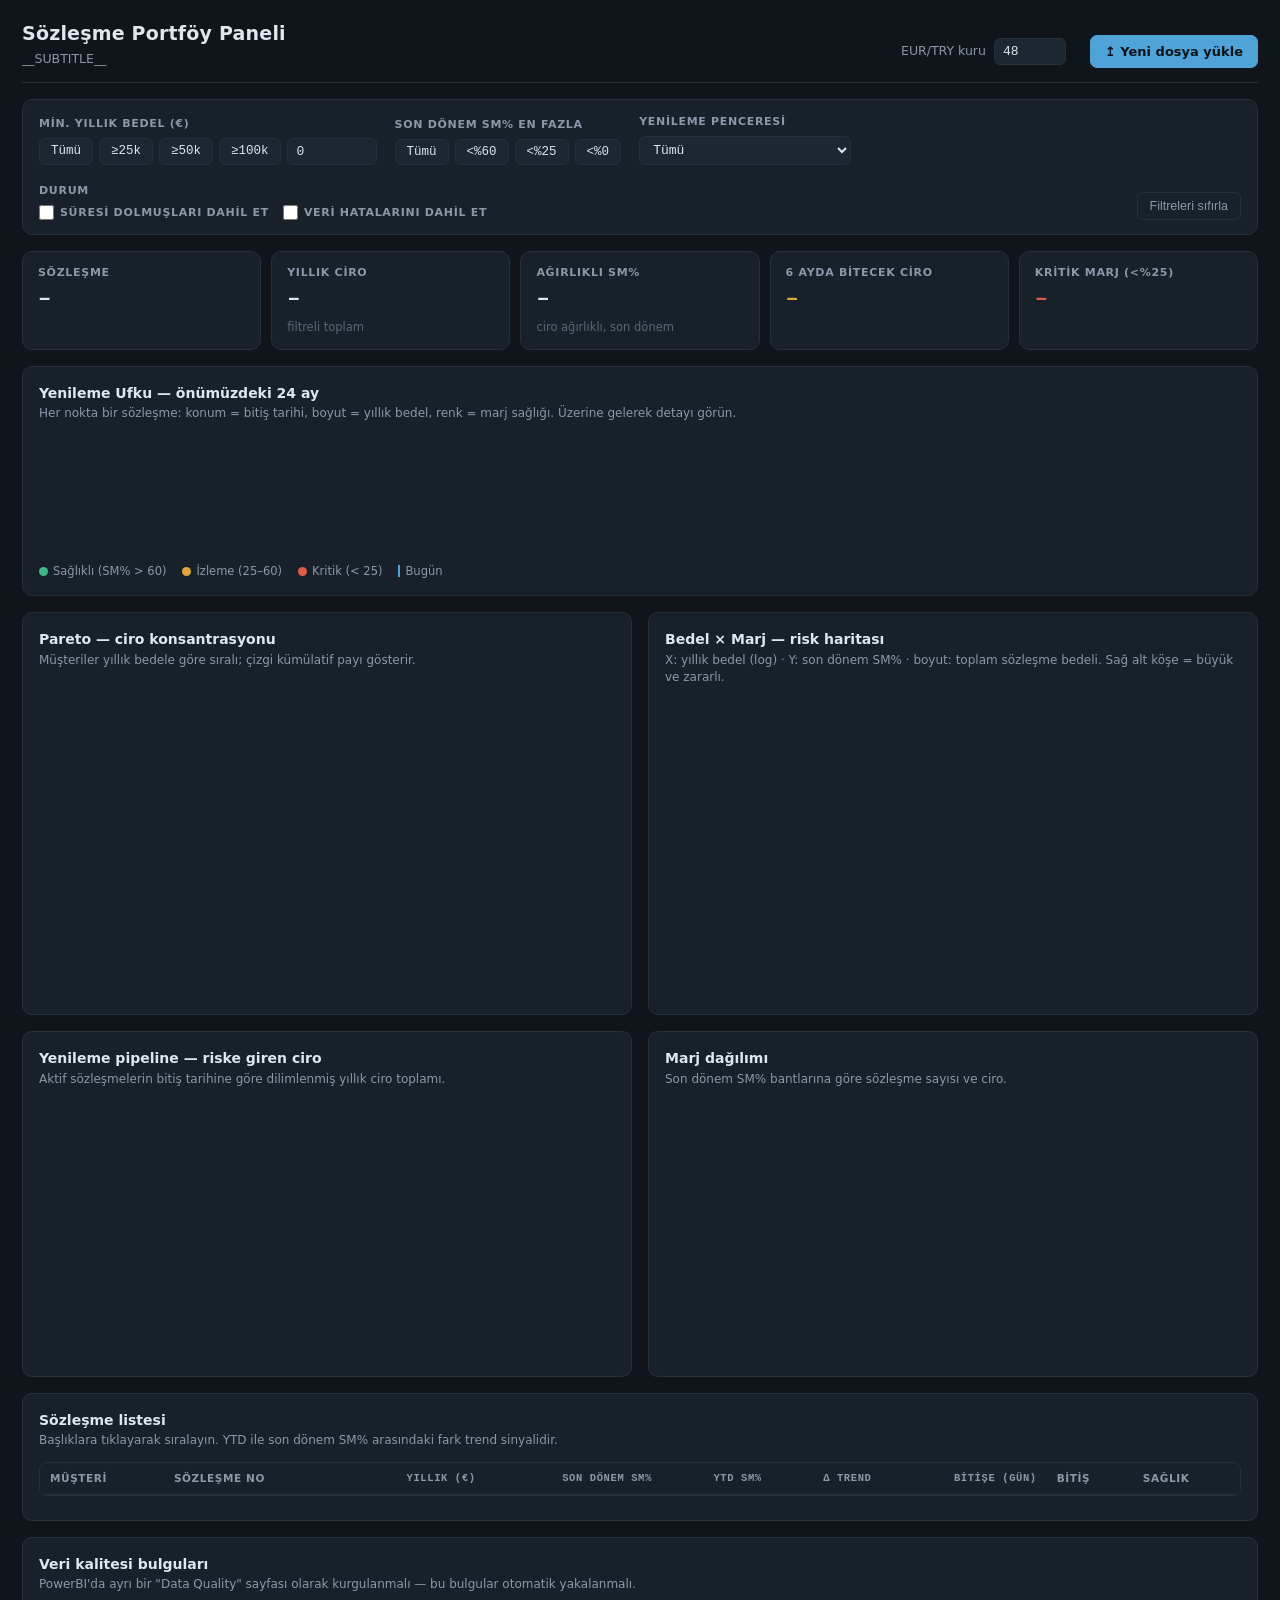
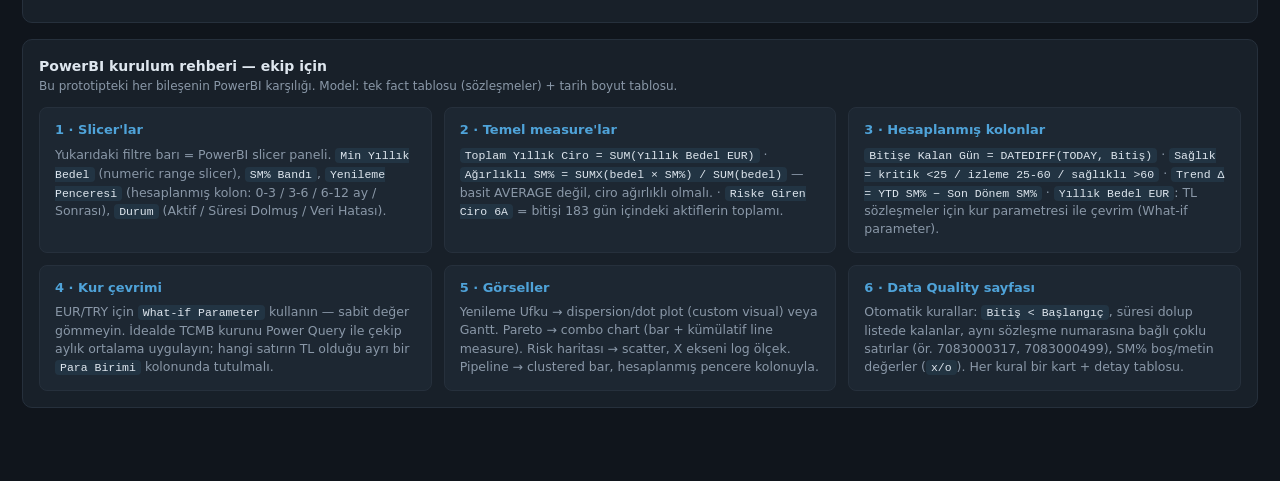
==== contract-portfolio-desktop/templates/dashboard_template.html @ 5c84e6d8 "Excel yükleyen masaüstü sözleşme portföy paneli eklendi Hazır dashboard'u (gömülü RAW veri) kullanıc" ====
<!DOCTYPE html>
<html lang="tr">
<head>
<meta charset="UTF-8">
<meta name="viewport" content="width=device-width, initial-scale=1.0">
<title>Sözleşme Portföy Paneli — PowerBI Prototip</title>
<link href="__FONTS_CSS__" rel="stylesheet">
<script src="__CHART_JS__"></script>
<style>
  :root{
    --bg:#10151C; --panel:#182029; --panel2:#1D2732; --line:#26303C;
    --txt:#DEE6EE; --muted:#8A98A8; --faint:#5A6876;
    --ok:#3FB68B; --warn:#E0A83C; --crit:#E05A47; --exp:#5A6876; --err:#B06AD4;
    --accent:#4FA3D9;
    --mono:'IBM Plex Mono',ui-monospace,monospace;
    --sans:'IBM Plex Sans',system-ui,-apple-system,'Segoe UI',sans-serif;
  }
  *{box-sizing:border-box;margin:0;padding:0}
  body{background:var(--bg);color:var(--txt);font-family:var(--sans);font-size:14px;line-height:1.45;padding:20px 22px 60px}
  h1{font-size:19px;font-weight:600;letter-spacing:.2px}
  .sub{color:var(--muted);font-size:12.5px;margin-top:2px}
  header{display:flex;justify-content:space-between;align-items:flex-end;flex-wrap:wrap;gap:14px;margin-bottom:16px;border-bottom:1px solid var(--line);padding-bottom:14px}
  .fx{display:flex;align-items:center;gap:8px;font-size:12.5px;color:var(--muted)}
  .fx input{width:72px;background:var(--panel2);border:1px solid var(--line);color:var(--txt);border-radius:6px;padding:5px 8px;font-family:var(--mono);font-size:13px}
  .fx input:focus{outline:2px solid var(--accent);outline-offset:1px}

  /* Filters */
  .filters{display:flex;flex-wrap:wrap;gap:18px;align-items:flex-end;background:var(--panel);border:1px solid var(--line);border-radius:10px;padding:14px 16px;margin-bottom:16px}
  .fgroup{display:flex;flex-direction:column;gap:6px}
  .fgroup label{font-size:11px;text-transform:uppercase;letter-spacing:.7px;color:var(--muted);font-weight:600}
  .chips{display:flex;gap:6px}
  .chip{background:var(--panel2);border:1px solid var(--line);color:var(--txt);border-radius:6px;padding:5px 11px;font-size:12.5px;cursor:pointer;font-family:var(--mono)}
  .chip:hover{border-color:var(--accent)}
  .chip.on{background:var(--accent);border-color:var(--accent);color:#0C1319;font-weight:600}
  .fgroup input[type=number], .fgroup select{background:var(--panel2);border:1px solid var(--line);color:var(--txt);border-radius:6px;padding:5px 9px;font-size:13px;font-family:var(--mono)}
  .fgroup input:focus,.fgroup select:focus{outline:2px solid var(--accent);outline-offset:1px}
  .toggle{display:flex;align-items:center;gap:6px;font-size:12.5px;color:var(--txt);cursor:pointer;user-select:none}
  .toggle input{accent-color:var(--accent);width:15px;height:15px}
  .reset{margin-left:auto;background:none;border:1px solid var(--line);color:var(--muted);border-radius:6px;padding:6px 12px;font-size:12.5px;cursor:pointer}
  .reset:hover{color:var(--txt);border-color:var(--muted)}
  .loadbtn{background:var(--accent);border:1px solid var(--accent);color:#0C1319;border-radius:7px;padding:8px 14px;font-size:13px;font-weight:600;cursor:pointer;white-space:nowrap;font-family:var(--sans)}
  .loadbtn:hover{filter:brightness(1.08)}
  .loadbtn:active{transform:translateY(1px)}

  /* KPI */
  .kpis{display:grid;grid-template-columns:repeat(auto-fit,minmax(160px,1fr));gap:10px;margin-bottom:16px}
  .kpi{background:var(--panel);border:1px solid var(--line);border-radius:10px;padding:13px 15px}
  .kpi .v{font-family:var(--mono);font-size:22px;font-weight:600;margin-top:3px}
  .kpi .l{font-size:11px;text-transform:uppercase;letter-spacing:.7px;color:var(--muted);font-weight:600}
  .kpi .h{font-size:11.5px;color:var(--faint);margin-top:3px}
  .kpi.crit .v{color:var(--crit)}
  .kpi.warn .v{color:var(--warn)}

  /* Panels */
  .panel{background:var(--panel);border:1px solid var(--line);border-radius:10px;padding:16px;margin-bottom:16px}
  .panel h2{font-size:14px;font-weight:600;margin-bottom:2px}
  .panel .desc{font-size:12px;color:var(--muted);margin-bottom:12px}
  .grid2{display:grid;grid-template-columns:1fr 1fr;gap:16px}
  @media(max-width:980px){.grid2{grid-template-columns:1fr}}
  .chartbox{position:relative;height:300px}

  /* Renewal horizon (signature) */
  .horizon{position:relative;height:118px;margin-top:8px}
  .h-axis{position:absolute;left:0;right:0;top:78px;border-top:1px solid var(--line)}
  .h-month{position:absolute;top:82px;font-size:10.5px;color:var(--faint);font-family:var(--mono);transform:translateX(-50%);white-space:nowrap}
  .h-tick{position:absolute;top:74px;height:8px;border-left:1px solid var(--line)}
  .h-dot{position:absolute;border-radius:50%;transform:translate(-50%,-50%);cursor:pointer;opacity:.92;border:1px solid rgba(255,255,255,.25)}
  .h-dot:hover{opacity:1;border-color:#fff;z-index:5}
  .h-now{position:absolute;top:0;bottom:26px;border-left:2px solid var(--accent)}
  .h-now span{position:absolute;top:-2px;left:6px;font-size:10.5px;color:var(--accent);font-family:var(--mono)}
  .tooltip{position:fixed;background:#0C1218;border:1px solid var(--line);border-radius:8px;padding:9px 12px;font-size:12px;pointer-events:none;z-index:50;display:none;max-width:260px;box-shadow:0 6px 24px rgba(0,0,0,.5)}
  .tooltip b{font-family:var(--mono)}

  /* Table */
  table{width:100%;border-collapse:collapse;font-size:12.5px}
  th{font-size:10.5px;text-transform:uppercase;letter-spacing:.6px;color:var(--muted);text-align:left;padding:8px 10px;border-bottom:1px solid var(--line);cursor:pointer;user-select:none;white-space:nowrap}
  th:hover{color:var(--txt)}
  th.num,td.num{text-align:right;font-family:var(--mono)}
  td{padding:7px 10px;border-bottom:1px solid rgba(38,48,60,.55)}
  tr:hover td{background:rgba(79,163,217,.06)}
  .badge{display:inline-block;padding:2px 9px;border-radius:20px;font-size:11px;font-weight:600}
  .b-ok{background:rgba(63,182,139,.16);color:var(--ok)}
  .b-warn{background:rgba(224,168,60,.16);color:var(--warn)}
  .b-crit{background:rgba(224,90,71,.18);color:var(--crit)}
  .b-exp{background:rgba(90,104,118,.22);color:#9AA7B4}
  .b-err{background:rgba(176,106,212,.16);color:var(--err)}
  .tl-tag{font-size:10px;color:var(--warn);font-family:var(--mono);margin-left:4px}
  .tscroll{max-height:440px;overflow:auto;border:1px solid var(--line);border-radius:8px}
  .tscroll th{position:sticky;top:0;background:var(--panel);z-index:2}
  .count-note{font-size:12px;color:var(--muted);margin-top:8px}

  /* PowerBI spec */
  .spec{display:grid;grid-template-columns:repeat(auto-fit,minmax(300px,1fr));gap:12px}
  .spec-card{background:var(--panel2);border:1px solid var(--line);border-radius:8px;padding:13px 15px}
  .spec-card h3{font-size:13px;font-weight:600;color:var(--accent);margin-bottom:6px}
  .spec-card p{font-size:12.5px;color:var(--muted)}
  .spec-card code{font-family:var(--mono);font-size:11.5px;color:var(--txt);background:rgba(79,163,217,.1);padding:1px 5px;border-radius:4px}
  .dq{display:flex;flex-direction:column;gap:8px}
  .dq-item{display:flex;gap:10px;align-items:baseline;font-size:12.5px}
  .dq-item .dot{width:8px;height:8px;border-radius:50%;flex-shrink:0;position:relative;top:0}
  .legend{display:flex;gap:16px;flex-wrap:wrap;font-size:11.5px;color:var(--muted);margin-top:10px}
  .legend span{display:flex;align-items:center;gap:5px}
  .legend i{width:9px;height:9px;border-radius:50%;display:inline-block}
</style>
</head>
<body>

<div id="parseDqBanner" style="display:none;background:rgba(224,168,60,.12);border:1px solid rgba(224,168,60,.4);border-radius:10px;padding:12px 14px;margin-bottom:16px;font-size:12.5px;color:#F0D399">
  <div style="display:flex;justify-content:space-between;align-items:flex-start;gap:12px">
    <div><b id="parseDqTitle"></b><ul id="parseDqList" style="margin:6px 0 0 18px;padding:0"></ul></div>
    <button onclick="document.getElementById('parseDqBanner').style.display='none'" style="background:none;border:1px solid rgba(224,168,60,.5);color:#F0D399;border-radius:6px;padding:3px 9px;cursor:pointer;font-size:12px;flex-shrink:0">Kapat</button>
  </div>
</div>

<header>
  <div>
    <h1>Sözleşme Portföy Paneli</h1>
    <div class="sub">__SUBTITLE__</div>
  </div>
  <div style="display:flex;align-items:center;gap:16px;flex-wrap:wrap">
    <div class="fx">
      <span>EUR/TRY kuru</span>
      <input type="number" id="fxRate" value="48" step="0.5" min="1">
      <span id="fxNote" style="font-size:11px"></span>
    </div>
    <button id="btnNewFile" class="loadbtn" title="Farklı bir Excel dosyası yükle">↥ Yeni dosya yükle</button>
  </div>
</header>

<div class="filters">
  <div class="fgroup">
    <label>Min. yıllık bedel (€)</label>
    <div class="chips">
      <button class="chip" data-min="0">Tümü</button>
      <button class="chip" data-min="25000">≥25k</button>
      <button class="chip" data-min="50000">≥50k</button>
      <button class="chip" data-min="100000">≥100k</button>
      <input type="number" id="minVal" value="0" step="5000" min="0" style="width:90px" title="Serbest değer">
    </div>
  </div>
  <div class="fgroup">
    <label>Son dönem SM% en fazla</label>
    <div class="chips">
      <button class="chip" data-sm="999">Tümü</button>
      <button class="chip" data-sm="60">&lt;%60</button>
      <button class="chip" data-sm="25">&lt;%25</button>
      <button class="chip" data-sm="0">&lt;%0</button>
    </div>
  </div>
  <div class="fgroup">
    <label>Yenileme penceresi</label>
    <select id="winSel">
      <option value="all">Tümü</option>
      <option value="3">0–3 ay içinde bitecek</option>
      <option value="6">0–6 ay içinde bitecek</option>
      <option value="12">0–12 ay içinde bitecek</option>
    </select>
  </div>
  <div class="fgroup">
    <label>Durum</label>
    <div style="display:flex;gap:14px">
      <label class="toggle"><input type="checkbox" id="cbExpired"> Süresi dolmuşları dahil et</label>
      <label class="toggle"><input type="checkbox" id="cbErr"> Veri hatalarını dahil et</label>
    </div>
  </div>
  <button class="reset" id="btnReset">Filtreleri sıfırla</button>
</div>

<div class="kpis">
  <div class="kpi"><div class="l">Sözleşme</div><div class="v" id="kCount">–</div><div class="h" id="kCountH"></div></div>
  <div class="kpi"><div class="l">Yıllık ciro</div><div class="v" id="kRev">–</div><div class="h">filtreli toplam</div></div>
  <div class="kpi"><div class="l">Ağırlıklı SM%</div><div class="v" id="kSM">–</div><div class="h">ciro ağırlıklı, son dönem</div></div>
  <div class="kpi warn"><div class="l">6 ayda bitecek ciro</div><div class="v" id="kExp6">–</div><div class="h" id="kExp6H"></div></div>
  <div class="kpi crit"><div class="l">Kritik marj (&lt;%25)</div><div class="v" id="kCrit">–</div><div class="h" id="kCritH"></div></div>
</div>

<div class="panel">
  <h2>Yenileme Ufku — önümüzdeki 24 ay</h2>
  <div class="desc">Her nokta bir sözleşme: konum = bitiş tarihi, boyut = yıllık bedel, renk = marj sağlığı. Üzerine gelerek detayı görün.</div>
  <div class="horizon" id="horizon"></div>
  <div class="legend">
    <span><i style="background:var(--ok)"></i> Sağlıklı (SM% &gt; 60)</span>
    <span><i style="background:var(--warn)"></i> İzleme (25–60)</span>
    <span><i style="background:var(--crit)"></i> Kritik (&lt; 25)</span>
    <span><i style="background:var(--accent);border-radius:0;width:2px;height:12px"></i> Bugün</span>
  </div>
</div>

<div class="grid2">
  <div class="panel">
    <h2>Pareto — ciro konsantrasyonu</h2>
    <div class="desc">Müşteriler yıllık bedele göre sıralı; çizgi kümülatif payı gösterir.</div>
    <div class="chartbox"><canvas id="chPareto"></canvas></div>
    <div class="count-note" id="paretoNote"></div>
  </div>
  <div class="panel">
    <h2>Bedel × Marj — risk haritası</h2>
    <div class="desc">X: yıllık bedel (log) · Y: son dönem SM% · boyut: toplam sözleşme bedeli. Sağ alt köşe = büyük ve zararlı.</div>
    <div class="chartbox"><canvas id="chScatter"></canvas></div>
  </div>
</div>

<div class="grid2">
  <div class="panel">
    <h2>Yenileme pipeline — riske giren ciro</h2>
    <div class="desc">Aktif sözleşmelerin bitiş tarihine göre dilimlenmiş yıllık ciro toplamı.</div>
    <div class="chartbox" style="height:260px"><canvas id="chPipe"></canvas></div>
  </div>
  <div class="panel">
    <h2>Marj dağılımı</h2>
    <div class="desc">Son dönem SM% bantlarına göre sözleşme sayısı ve ciro.</div>
    <div class="chartbox" style="height:260px"><canvas id="chDist"></canvas></div>
  </div>
</div>

<div class="panel">
  <h2>Sözleşme listesi</h2>
  <div class="desc">Başlıklara tıklayarak sıralayın. YTD ile son dönem SM% arasındaki fark trend sinyalidir.</div>
  <div class="tscroll">
  <table id="tbl">
    <thead><tr>
      <th data-k="musteri">Müşteri</th>
      <th data-k="contract">Sözleşme No</th>
      <th data-k="yillikEur" class="num">Yıllık (€)</th>
      <th data-k="son" class="num">Son Dönem SM%</th>
      <th data-k="ytd" class="num">YTD SM%</th>
      <th data-k="trend" class="num">Δ Trend</th>
      <th data-k="daysToEnd" class="num">Bitişe (gün)</th>
      <th data-k="end">Bitiş</th>
      <th data-k="health">Sağlık</th>
    </tr></thead>
    <tbody id="tbody"></tbody>
  </table>
  </div>
  <div class="count-note" id="tblNote"></div>
</div>

<div class="panel">
  <h2>Veri kalitesi bulguları</h2>
  <div class="desc">PowerBI'da ayrı bir "Data Quality" sayfası olarak kurgulanmalı — bu bulgular otomatik yakalanmalı.</div>
  <div class="dq" id="dqList"></div>
</div>

<div class="panel">
  <h2>PowerBI kurulum rehberi — ekip için</h2>
  <div class="desc">Bu prototipteki her bileşenin PowerBI karşılığı. Model: tek fact tablosu (sözleşmeler) + tarih boyut tablosu.</div>
  <div class="spec">
    <div class="spec-card"><h3>1 · Slicer'lar</h3><p>Yukarıdaki filtre barı = PowerBI slicer paneli. <code>Min Yıllık Bedel</code> (numeric range slicer), <code>SM% Bandı</code>, <code>Yenileme Penceresi</code> (hesaplanmış kolon: 0-3 / 3-6 / 6-12 ay / Sonrası), <code>Durum</code> (Aktif / Süresi Dolmuş / Veri Hatası).</p></div>
    <div class="spec-card"><h3>2 · Temel measure'lar</h3><p><code>Toplam Yıllık Ciro = SUM(Yıllık Bedel EUR)</code> · <code>Ağırlıklı SM% = SUMX(bedel × SM%) / SUM(bedel)</code> — basit AVERAGE değil, ciro ağırlıklı olmalı. · <code>Riske Giren Ciro 6A</code> = bitişi 183 gün içindeki aktiflerin toplamı.</p></div>
    <div class="spec-card"><h3>3 · Hesaplanmış kolonlar</h3><p><code>Bitişe Kalan Gün = DATEDIFF(TODAY, Bitiş)</code> · <code>Sağlık = kritik &lt;25 / izleme 25-60 / sağlıklı &gt;60</code> · <code>Trend Δ = YTD SM% − Son Dönem SM%</code> · <code>Yıllık Bedel EUR</code>: TL sözleşmeler için kur parametresi ile çevrim (What-if parameter).</p></div>
    <div class="spec-card"><h3>4 · Kur çevrimi</h3><p>EUR/TRY için <code>What-if Parameter</code> kullanın — sabit değer gömmeyin. İdealde TCMB kurunu Power Query ile çekip aylık ortalama uygulayın; hangi satırın TL olduğu ayrı bir <code>Para Birimi</code> kolonunda tutulmalı.</p></div>
    <div class="spec-card"><h3>5 · Görseller</h3><p>Yenileme Ufku → dispersion/dot plot (custom visual) veya Gantt. Pareto → combo chart (bar + kümülatif line measure). Risk haritası → scatter, X ekseni log ölçek. Pipeline → clustered bar, hesaplanmış pencere kolonuyla.</p></div>
    <div class="spec-card"><h3>6 · Data Quality sayfası</h3><p>Otomatik kurallar: <code>Bitiş &lt; Başlangıç</code>, süresi dolup listede kalanlar, aynı sözleşme numarasına bağlı çoklu satırlar (ör. 7083000317, 7083000499), SM% boş/metin değerler (<code>x/o</code>). Her kural bir kart + detay tablosu.</p></div>
  </div>
</div>

<div class="tooltip" id="tip"></div>

<script>
const RAW = __RAW_DATA__;
const TODAY = new Date(__TODAY_ARGS__);

// ---------- state ----------
const state = { min: 0, smMax: 999, win: 'all', expired: false, err: false };

// ---------- helpers ----------
const fmtEur = v => '€ ' + Math.round(v).toLocaleString('tr-TR');
const fmtEurK = v => v >= 1e6 ? '€ ' + (v/1e6).toFixed(2) + 'M' : '€ ' + Math.round(v/1000) + 'k';
const fmtDate = iso => { if(!iso) return '–'; const [y,m,d] = iso.split('-'); return `${d}.${m}.${y}`; };
const css = n => getComputedStyle(document.documentElement).getPropertyValue(n).trim();

function fxRate(){ return parseFloat(document.getElementById('fxRate').value) || 48; }

function enrich(){
  const fx = fxRate();
  return RAW.map(r => {
    const yillikEur = r.tl ? r.yillik / fx : r.yillik;
    const toplamEur = r.tl ? r.toplam / fx : r.toplam;
    let health, hcolor;
    if (r.dataError) { health = 'Veri hatası'; hcolor = css('--err'); }
    else if (r.expired) { health = 'Süresi dolmuş'; hcolor = css('--exp'); }
    else if (r.son === null) { health = 'Veri yok'; hcolor = css('--exp'); }
    else if (r.son < 25) { health = 'Kritik'; hcolor = css('--crit'); }
    else if (r.son < 60) { health = 'İzleme'; hcolor = css('--warn'); }
    else { health = 'Sağlıklı'; hcolor = css('--ok'); }
    const trend = (r.ytd !== null && r.son !== null) ? r.ytd - r.son : null;
    return {...r, yillikEur, toplamEur, health, hcolor, trend};
  });
}

function filtered(){
  return enrich().filter(r => {
    if (r.yillikEur < state.min) return false;
    if (state.smMax !== 999 && !(r.son !== null && r.son < state.smMax)) return false;
    if (!state.expired && r.expired) return false;
    if (!state.err && r.dataError) return false;
    if (state.win !== 'all') {
      const lim = {'3':92,'6':183,'12':365}[state.win];
      if (r.dataError || r.daysToEnd === null || r.daysToEnd < 0 || r.daysToEnd > lim) return false;
    }
    return true;
  });
}

// ---------- KPIs ----------
function renderKPIs(rows){
  const all = enrich();
  document.getElementById('kCount').textContent = rows.length;
  document.getElementById('kCountH').textContent = `toplam ${all.length} kayıttan`;
  const rev = rows.reduce((s,r)=>s+r.yillikEur,0);
  document.getElementById('kRev').textContent = fmtEurK(rev);
  const wRows = rows.filter(r=>r.son!==null);
  const wSum = wRows.reduce((s,r)=>s+r.yillikEur,0);
  const wSM = wSum ? wRows.reduce((s,r)=>s+r.yillikEur*r.son,0)/wSum : 0;
  document.getElementById('kSM').textContent = '%' + wSM.toFixed(1);
  const exp6 = rows.filter(r=>!r.expired && !r.dataError && r.daysToEnd!==null && r.daysToEnd>=0 && r.daysToEnd<=183);
  document.getElementById('kExp6').textContent = fmtEurK(exp6.reduce((s,r)=>s+r.yillikEur,0));
  document.getElementById('kExp6H').textContent = exp6.length + ' sözleşme';
  const crit = rows.filter(r=>!r.expired && !r.dataError && r.son!==null && r.son<25);
  document.getElementById('kCrit').textContent = crit.length;
  document.getElementById('kCritH').textContent = fmtEurK(crit.reduce((s,r)=>s+r.yillikEur,0)) + ' ciro';
}

// ---------- Renewal horizon ----------
const tip = document.getElementById('tip');
function showTip(e, html){ tip.innerHTML = html; tip.style.display='block'; moveTip(e); }
function moveTip(e){ tip.style.left = Math.min(e.clientX+14, window.innerWidth-280)+'px'; tip.style.top = (e.clientY+14)+'px'; }
function hideTip(){ tip.style.display='none'; }

function renderHorizon(rows){
  const box = document.getElementById('horizon');
  box.innerHTML = '';
  const W = box.clientWidth;
  const start = new Date(2026, 7, 1); // Ağu 2026
  const months = 24;
  const msSpan = new Date(2028, 7, 1) - start;
  const x = d => ((d - start) / msSpan) * W;
  // axis
  const ax = document.createElement('div'); ax.className='h-axis'; box.appendChild(ax);
  const mNames = ['Oca','Şub','Mar','Nis','May','Haz','Tem','Ağu','Eyl','Eki','Kas','Ara'];
  for(let i=0;i<=months;i+=2){
    const d = new Date(2026, 7+i, 1);
    const px = x(d); if (px<0||px>W) continue;
    const t = document.createElement('div'); t.className='h-tick'; t.style.left=px+'px'; box.appendChild(t);
    const lbl = document.createElement('div'); lbl.className='h-month'; lbl.style.left=px+'px';
    lbl.textContent = mNames[d.getMonth()] + ' ' + String(d.getFullYear()).slice(2); box.appendChild(lbl);
  }
  // now line
  const now = document.createElement('div'); now.className='h-now'; now.style.left=x(TODAY)+'px';
  now.innerHTML='<span>bugün</span>'; box.appendChild(now);
  // dots — active contracts ending within window; jitter rows vertically to reduce overlap
  const active = rows.filter(r=>!r.expired && !r.dataError && r.end);
  const maxV = Math.max(...active.map(r=>r.yillikEur), 1);
  active.forEach((r,i) => {
    const d = new Date(r.end);
    const px = x(d); if (px < -10 || px > W+10) return;
    const size = 8 + 26 * Math.sqrt(r.yillikEur/maxV);
    const dot = document.createElement('div'); dot.className='h-dot';
    dot.style.left=px+'px';
    dot.style.top=(14 + (i % 5) * 13)+'px';
    dot.style.width=size+'px'; dot.style.height=size+'px';
    dot.style.background=r.hcolor;
    dot.addEventListener('mousemove', e=>{ moveTip(e); });
    dot.addEventListener('mouseenter', e=>showTip(e,
      `<b>${r.musteri}</b> · ${r.contract}${r.tl?' <span style="color:var(--warn)">TL→EUR</span>':''}<br>
       Yıllık: <b>${fmtEur(r.yillikEur)}</b><br>
       Son dönem SM%: <b>${r.son===null?'–':'%'+r.son.toFixed(1)}</b><br>
       Bitiş: ${fmtDate(r.end)} (${r.daysToEnd} gün)`));
    dot.addEventListener('mouseleave', hideTip);
    box.appendChild(dot);
  });
}

// ---------- Charts ----------
let chPareto, chScatter, chPipe, chDist;
Chart.defaults.color = css('--muted');
Chart.defaults.borderColor = css('--line');
Chart.defaults.font.family = css('--sans') || 'IBM Plex Sans';

function renderPareto(rows){
  const sorted = [...rows].sort((a,b)=>b.yillikEur-a.yillikEur);
  const top = sorted.slice(0,25);
  const total = sorted.reduce((s,r)=>s+r.yillikEur,0);
  let cum = 0;
  const cumPct = top.map(r=>{ cum += r.yillikEur; return +(cum/total*100).toFixed(1); });
  // note: pareto share of top 20%
  const n20 = Math.max(1, Math.ceil(sorted.length*0.2));
  const share20 = total ? sorted.slice(0,n20).reduce((s,r)=>s+r.yillikEur,0)/total*100 : 0;
  document.getElementById('paretoNote').textContent =
    `Filtreli sette müşterilerin %20'si (${n20} sözleşme) cironun %${share20.toFixed(0)}'ini taşıyor. İlk 25 gösteriliyor.`;
  const cfg = {
    data:{ labels: top.map(r=>r.musteri),
      datasets:[
        {type:'bar', label:'Yıllık bedel', data: top.map(r=>Math.round(r.yillikEur)), backgroundColor: top.map(r=>r.hcolor), yAxisID:'y', borderRadius:3},
        {type:'line', label:'Kümülatif %', data: cumPct, yAxisID:'y2', borderColor: css('--accent'), pointRadius:2, tension:.3}
      ]},
    options:{ maintainAspectRatio:false,
      scales:{ y:{ticks:{callback:v=>fmtEurK(v)}}, y2:{position:'right', min:0, max:100, grid:{display:false}, ticks:{callback:v=>v+'%'}}, x:{ticks:{font:{size:10}}} },
      plugins:{ legend:{display:false}, tooltip:{callbacks:{label:c=> c.dataset.type==='bar' ? fmtEur(c.raw) : 'Kümülatif %'+c.raw }} } }
  };
  if (chPareto) { chPareto.data = cfg.data; chPareto.options = cfg.options; chPareto.update(); }
  else chPareto = new Chart(document.getElementById('chPareto'), cfg);
}

function renderScatter(rows){
  const pts = rows.filter(r=>r.son!==null);
  const maxT = Math.max(...pts.map(r=>r.toplamEur||r.yillikEur), 1);
  const cfg = {
    type:'bubble',
    data:{ datasets:[{ data: pts.map(r=>({x:r.yillikEur, y:r.son, r: 4+14*Math.sqrt((r.toplamEur||r.yillikEur)/maxT), _r:r})),
      backgroundColor: pts.map(r=>r.hcolor+'CC'), borderColor: pts.map(r=>r.hcolor) }]},
    options:{ maintainAspectRatio:false,
      scales:{ x:{type:'logarithmic', title:{display:true,text:'Yıllık bedel (€, log)'}, ticks:{callback:v=>[5000,10000,25000,50000,100000,250000,600000].includes(v)?fmtEurK(v):null}},
               y:{title:{display:true,text:'Son dönem SM%'}, ticks:{callback:v=>'%'+v}} },
      plugins:{ legend:{display:false}, tooltip:{callbacks:{label:c=>{const r=c.raw._r; return `${r.musteri}: ${fmtEur(r.yillikEur)} · SM %${r.son.toFixed(1)}`;}}} } }
  };
  if (chScatter){ chScatter.data=cfg.data; chScatter.options=cfg.options; chScatter.update(); }
  else chScatter = new Chart(document.getElementById('chScatter'), cfg);
}

function renderPipe(rows){
  const act = rows.filter(r=>!r.expired && !r.dataError && r.daysToEnd!==null && r.daysToEnd>=0);
  const b = {'0–3 ay':[0,92],'3–6 ay':[93,183],'6–12 ay':[184,365],'12+ ay':[366,1e9]};
  const labels = Object.keys(b);
  const vals = labels.map(k=>act.filter(r=>r.daysToEnd>=b[k][0]&&r.daysToEnd<=b[k][1]).reduce((s,r)=>s+r.yillikEur,0));
  const cnts = labels.map(k=>act.filter(r=>r.daysToEnd>=b[k][0]&&r.daysToEnd<=b[k][1]).length);
  const cols = [css('--crit'), css('--warn'), css('--accent'), css('--ok')];
  const cfg = { type:'bar',
    data:{ labels, datasets:[{data:vals.map(Math.round), backgroundColor:cols, borderRadius:4}]},
    options:{ maintainAspectRatio:false, plugins:{legend:{display:false},
      tooltip:{callbacks:{label:c=>`${fmtEur(c.raw)} · ${cnts[c.dataIndex]} sözleşme`}}},
      scales:{y:{ticks:{callback:v=>fmtEurK(v)}}} } };
  if (chPipe){ chPipe.data=cfg.data; chPipe.update(); }
  else chPipe = new Chart(document.getElementById('chPipe'), cfg);
}

function renderDist(rows){
  const bands = [['< %0',-1e9,0],['%0–25',0,25],['%25–60',25,60],['%60–85',60,85],['> %85',85,1e9]];
  const withSM = rows.filter(r=>r.son!==null);
  const cnt = bands.map(b=>withSM.filter(r=>r.son>=b[1]&&r.son<b[2]).length);
  const rev = bands.map(b=>withSM.filter(r=>r.son>=b[1]&&r.son<b[2]).reduce((s,r)=>s+r.yillikEur,0));
  const cols = [css('--crit'), css('--crit')+'99', css('--warn'), css('--ok')+'99', css('--ok')];
  const cfg = { data:{ labels: bands.map(b=>b[0]), datasets:[
      {type:'bar', label:'Sözleşme sayısı', data:cnt, backgroundColor:cols, yAxisID:'y', borderRadius:4},
      {type:'line', label:'Ciro', data:rev.map(Math.round), yAxisID:'y2', borderColor:css('--accent'), pointRadius:3, tension:.3} ]},
    options:{ maintainAspectRatio:false,
      scales:{ y:{title:{display:true,text:'adet'}}, y2:{position:'right', grid:{display:false}, ticks:{callback:v=>fmtEurK(v)}} },
      plugins:{ legend:{display:false}, tooltip:{callbacks:{label:c=>c.dataset.type==='bar'?c.raw+' sözleşme':fmtEur(c.raw)+' ciro'}} } } };
  if (chDist){ chDist.data=cfg.data; chDist.update(); }
  else chDist = new Chart(document.getElementById('chDist'), cfg);
}

// ---------- Table ----------
let sortKey = 'yillikEur', sortDir = -1;
function badge(r){
  const map = {'Sağlıklı':'b-ok','İzleme':'b-warn','Kritik':'b-crit','Süresi dolmuş':'b-exp','Veri hatası':'b-err','Veri yok':'b-exp'};
  return `<span class="badge ${map[r.health]}">${r.health}</span>`;
}
function renderTable(rows){
  const sorted = [...rows].sort((a,b)=>{
    let va=a[sortKey], vb=b[sortKey];
    if (va===null||va===undefined) return 1; if (vb===null||vb===undefined) return -1;
    if (typeof va==='string') return va.localeCompare(vb,'tr')*sortDir;
    return (va-vb)*sortDir;
  });
  document.getElementById('tbody').innerHTML = sorted.map(r=>`<tr>
    <td>${r.musteri}${r.tl?'<span class="tl-tag">TL→€</span>':''}</td>
    <td style="font-family:var(--mono);color:var(--muted)">${r.contract}</td>
    <td class="num">${fmtEur(r.yillikEur)}</td>
    <td class="num">${r.son===null?'–':'%'+r.son.toFixed(1)}</td>
    <td class="num">${r.ytd===null?'–':'%'+r.ytd.toFixed(1)}</td>
    <td class="num" style="color:${r.trend===null?'inherit':(r.trend<-10?css('--crit'):(r.trend>10?css('--ok'):'inherit'))}">${r.trend===null?'–':(r.trend>0?'+':'')+r.trend.toFixed(1)}</td>
    <td class="num">${r.daysToEnd===null?'–':(r.daysToEnd<0?'geçti':r.daysToEnd)}</td>
    <td style="font-family:var(--mono)">${fmtDate(r.end)}</td>
    <td>${badge(r)}</td>
  </tr>`).join('');
  document.getElementById('tblNote').textContent = `${sorted.length} kayıt gösteriliyor · Δ Trend = YTD − Son Dönem (negatif: marj bu yıl eriyor)`;
}
document.querySelectorAll('#tbl th').forEach(th=>{
  th.addEventListener('click', ()=>{
    const k = th.dataset.k;
    if (sortKey===k) sortDir*=-1; else { sortKey=k; sortDir=-1; }
    renderTable(filtered());
  });
});

// ---------- Data quality ----------
function renderDQ(){
  const all = enrich();
  const errs = all.filter(r=>r.dataError);
  const exp = all.filter(r=>r.expired);
  const dupCounts = {};
  all.forEach(r=>dupCounts[r.contract]=(dupCounts[r.contract]||0)+1);
  const dups = Object.entries(dupCounts).filter(([k,v])=>v>1);
  const nofy = all.filter(r=>r.fy===null);
  const items = [
    {c:css('--err'), t:`<b>${errs.length} kayıtta bitiş &lt; başlangıç:</b> ${errs.map(r=>r.musteri+' ('+fmtDate(r.start)+' → '+fmtDate(r.end)+')').join(', ')} — SAP kaynağında tarih girişi kontrol edilmeli.`},
    {c:css('--exp'), t:`<b>${exp.length} sözleşmenin süresi dolmuş</b> ama hâlâ listede. Uzama maddesiyle devam edenler (ör. A21–A23) ile gerçekten kapananlar ayrıştırılmalı — PowerBI'da ayrı bir "Uzama ile devam" statüsü önerilir.`},
    {c:css('--warn'), t:`<b>${dups.length} sözleşme numarası birden fazla satırda:</b> ${dups.map(([k,v])=>k+' ('+v+'×)').join(', ')} — aynı çerçeve sözleşmenin alt kalemleri ise modelde parent/child ilişkisi kurulmalı, SM% değerleri satır bazında tekrar ediyor.`},
    {c:css('--warn'), t:`<b>1 kayıtta FY SM% metin değer ("x/o"):</b> A68 — ölçüler bu tip değerleri sessizce düşürmemeli, DQ sayfasında raporlamalı.`},
    {c:css('--accent'), t:`<b>1 sözleşme TL cinsinden:</b> A143 — para birimi ayrı kolonda tutulmalı; toplam bedel kolonunda € simgesiyle yazılmış olması karışıklık riski.`},
  ];
  document.getElementById('dqList').innerHTML = items.map(i=>
    `<div class="dq-item"><span class="dot" style="background:${i.c}"></span><span>${i.t}</span></div>`).join('');
}

// ---------- wiring ----------
function renderAll(){
  const rows = filtered();
  const fx = fxRate();
  document.getElementById('fxNote').textContent = `A143: ₺1,2M → ${fmtEurK(1200000/fx)}`;
  renderKPIs(rows);
  renderHorizon(rows);
  renderPareto(rows);
  renderScatter(rows);
  renderPipe(rows);
  renderDist(rows);
  renderTable(rows);
}

document.querySelectorAll('.chip[data-min]').forEach(c=>c.addEventListener('click',()=>{
  document.querySelectorAll('.chip[data-min]').forEach(x=>x.classList.remove('on'));
  c.classList.add('on');
  state.min = +c.dataset.min;
  document.getElementById('minVal').value = state.min;
  renderAll();
}));
document.getElementById('minVal').addEventListener('change',e=>{
  state.min = +e.target.value || 0;
  document.querySelectorAll('.chip[data-min]').forEach(x=>x.classList.toggle('on', +x.dataset.min===state.min));
  renderAll();
});
document.querySelectorAll('.chip[data-sm]').forEach(c=>c.addEventListener('click',()=>{
  document.querySelectorAll('.chip[data-sm]').forEach(x=>x.classList.remove('on'));
  c.classList.add('on');
  state.smMax = +c.dataset.sm;
  renderAll();
}));
document.getElementById('winSel').addEventListener('change',e=>{ state.win=e.target.value; renderAll(); });
document.getElementById('cbExpired').addEventListener('change',e=>{ state.expired=e.target.checked; renderAll(); });
document.getElementById('cbErr').addEventListener('change',e=>{ state.err=e.target.checked; renderAll(); });
document.getElementById('fxRate').addEventListener('change', renderAll);
document.getElementById('btnReset').addEventListener('click',()=>{
  state.min=0; state.smMax=999; state.win='all'; state.expired=false; state.err=false;
  document.getElementById('minVal').value=0;
  document.getElementById('winSel').value='all';
  document.getElementById('cbExpired').checked=false;
  document.getElementById('cbErr').checked=false;
  document.querySelectorAll('.chip').forEach(x=>x.classList.remove('on'));
  document.querySelector('.chip[data-min="0"]').classList.add('on');
  document.querySelector('.chip[data-sm="999"]').classList.add('on');
  renderAll();
});
document.querySelector('.chip[data-min="0"]').classList.add('on');
document.querySelector('.chip[data-sm="999"]').classList.add('on');
window.addEventListener('resize', ()=>renderHorizon(filtered()));

// ---------- Yeni dosya yükle (masaüstü köprüsü) ----------
document.getElementById('btnNewFile').addEventListener('click', function(){
  __NEW_FILE_HANDLER__
});

// ---------- Parse (veri okuma) uyarıları ----------
(function(){
  const dq = __PARSE_DQ__;
  if (dq && dq.length){
    document.getElementById('parseDqTitle').textContent =
      `Dosya okunurken ${dq.length} uyarı oluştu (satırlar atlanmadı):`;
    document.getElementById('parseDqList').innerHTML =
      dq.map(m=>`<li>${m.replace(/</g,'&lt;')}</li>`).join('');
    document.getElementById('parseDqBanner').style.display='block';
  }
})();

renderDQ();
renderAll();
</script>
</body>
</html>
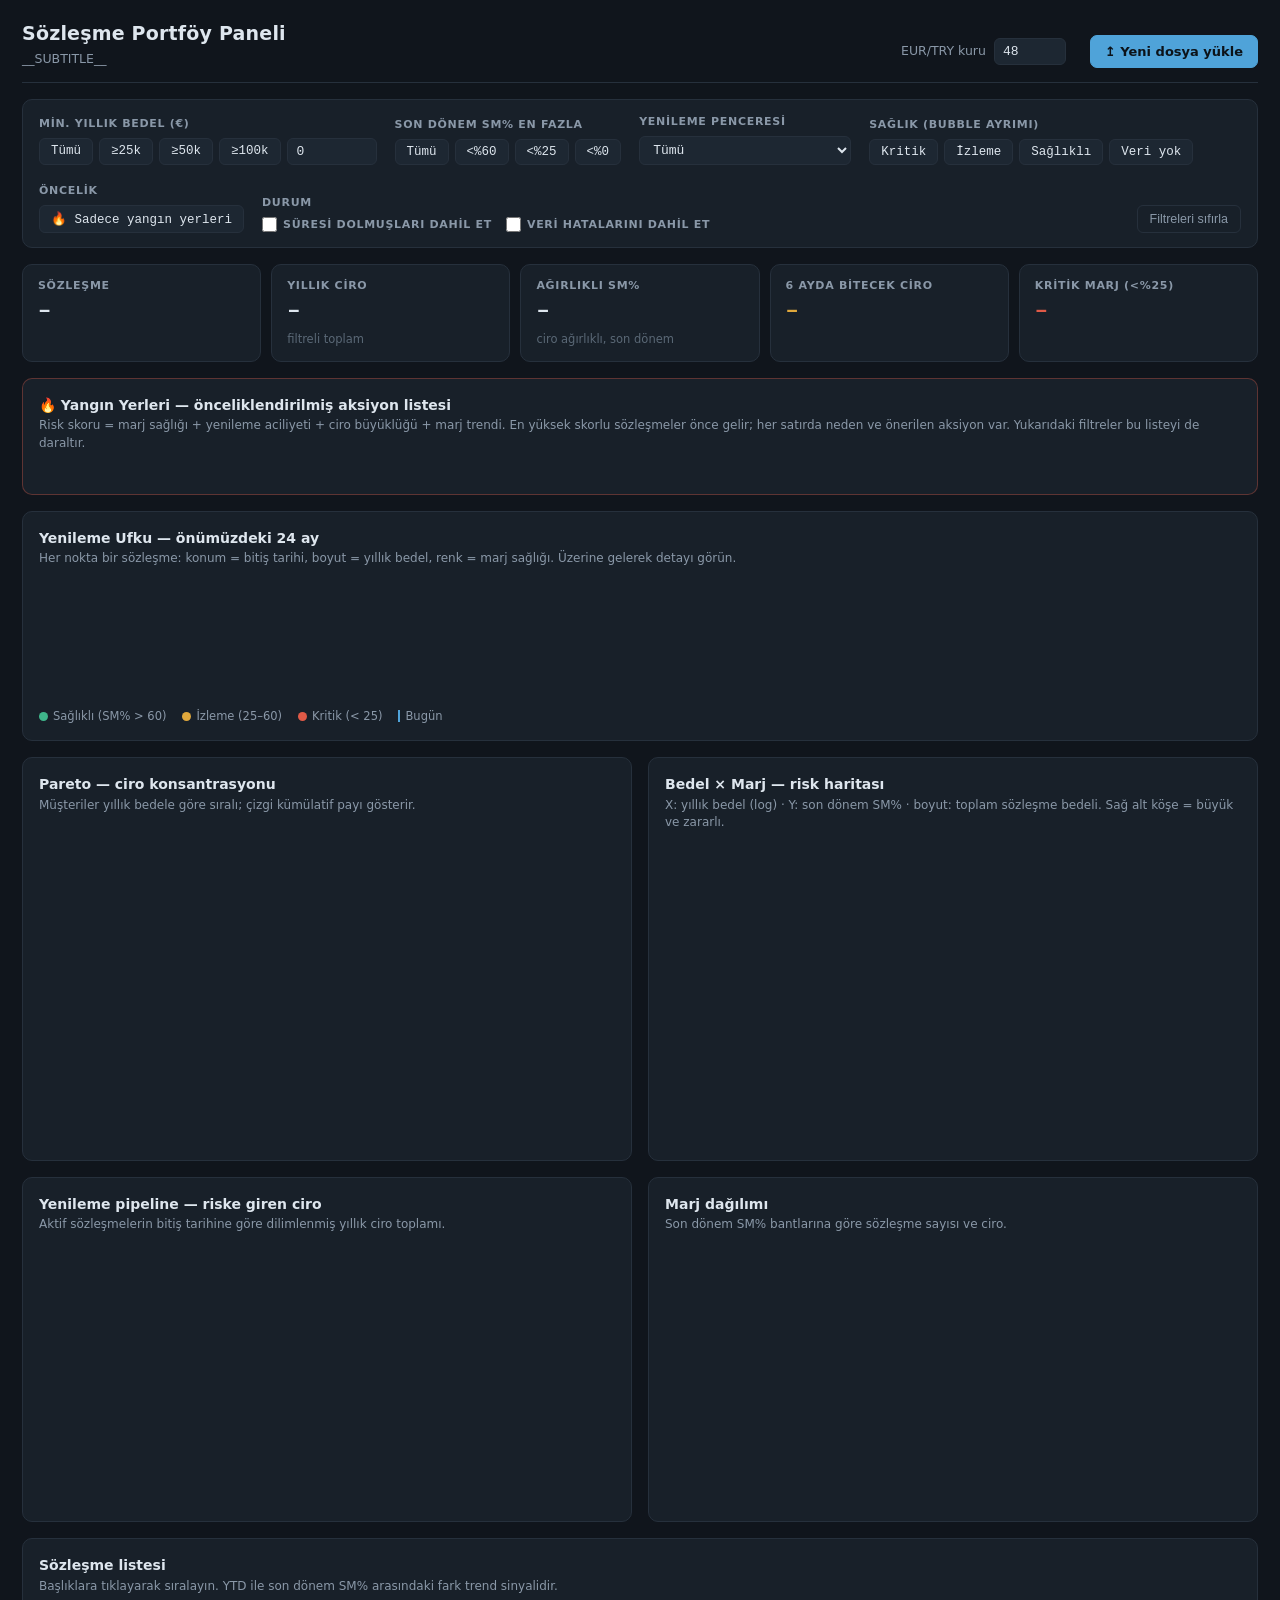
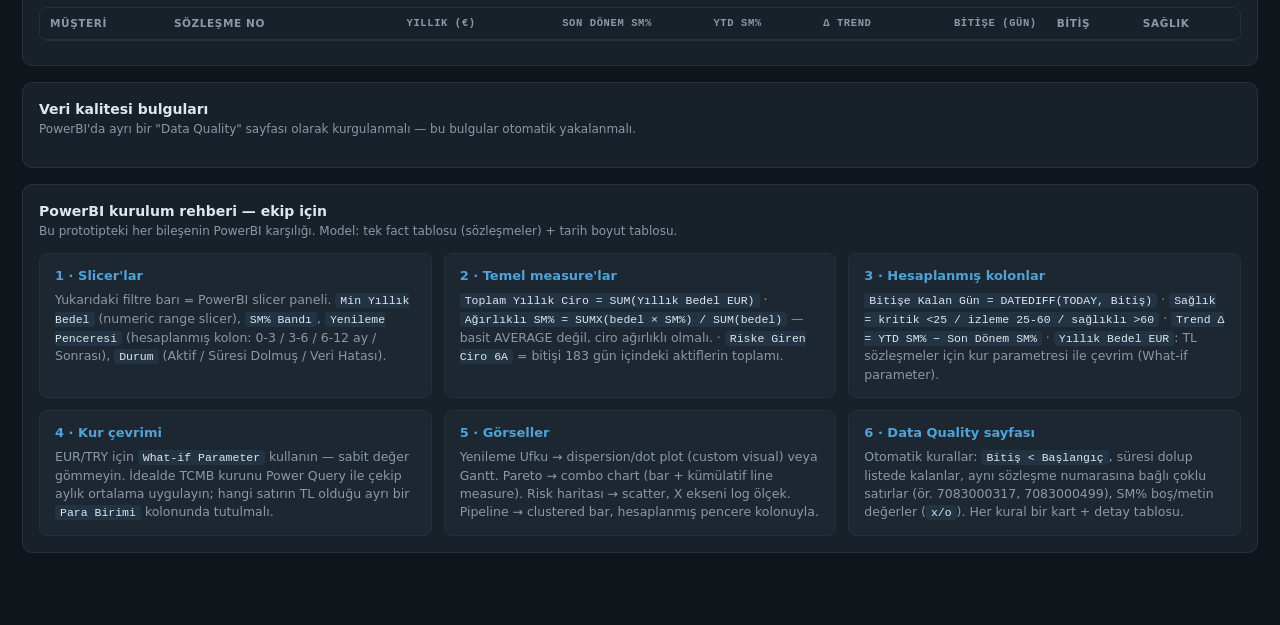
==== commit 6268d779: "Yangın Yerleri önceliklendirme + dinamik DQ + sağlık/öncelik filtreleri Panoya, prototipin hesap/gra" ====
--- a/contract-portfolio-desktop/templates/dashboard_template.html
+++ b/contract-portfolio-desktop/templates/dashboard_template.html
@@ -42,6 +42,19 @@
   .loadbtn:hover{filter:brightness(1.08)}
   .loadbtn:active{transform:translateY(1px)}
 
+  /* Yangın Yerleri (risk / öncelik) */
+  #firePanel{border-color:rgba(224,90,71,.35)}
+  .fire-summary{display:grid;grid-template-columns:repeat(auto-fit,minmax(150px,1fr));gap:10px;margin-bottom:14px}
+  .fire-card{background:var(--panel2);border:1px solid var(--line);border-radius:9px;padding:11px 14px}
+  .fire-card .fc-l{font-size:11px;text-transform:uppercase;letter-spacing:.6px;color:var(--muted);font-weight:600}
+  .fire-card .fc-v{font-family:var(--mono);font-size:23px;font-weight:600;margin-top:2px}
+  .fire-card .fc-h{font-size:11.5px;color:var(--faint);margin-top:2px}
+  .rchip{display:inline-block;padding:1px 8px;border-radius:20px;font-size:10.5px;border:1px solid;margin:1px 3px 1px 0;white-space:nowrap;font-weight:500}
+  .scorebar{display:inline-block;width:50px;height:7px;border-radius:4px;background:var(--line);overflow:hidden;vertical-align:middle;margin-right:7px}
+  .scorebar span{display:block;height:100%}
+  .scoreval{font-family:var(--mono);font-size:12px;color:var(--txt)}
+  .actcell{font-size:12px;color:var(--txt);min-width:210px}
+
   /* KPI */
   .kpis{display:grid;grid-template-columns:repeat(auto-fit,minmax(160px,1fr));gap:10px;margin-bottom:16px}
   .kpi{background:var(--panel);border:1px solid var(--line);border-radius:10px;padding:13px 15px}
@@ -157,6 +170,21 @@
     </select>
   </div>
   <div class="fgroup">
+    <label>Sağlık (bubble ayrımı)</label>
+    <div class="chips" id="healthChips">
+      <button class="chip" data-health="Kritik">Kritik</button>
+      <button class="chip" data-health="İzleme">İzleme</button>
+      <button class="chip" data-health="Sağlıklı">Sağlıklı</button>
+      <button class="chip" data-health="Veri yok">Veri yok</button>
+    </div>
+  </div>
+  <div class="fgroup">
+    <label>Öncelik</label>
+    <div class="chips">
+      <button class="chip" id="chipFires">🔥 Sadece yangın yerleri</button>
+    </div>
+  </div>
+  <div class="fgroup">
     <label>Durum</label>
     <div style="display:flex;gap:14px">
       <label class="toggle"><input type="checkbox" id="cbExpired"> Süresi dolmuşları dahil et</label>
@@ -172,6 +200,16 @@
   <div class="kpi"><div class="l">Ağırlıklı SM%</div><div class="v" id="kSM">–</div><div class="h">ciro ağırlıklı, son dönem</div></div>
   <div class="kpi warn"><div class="l">6 ayda bitecek ciro</div><div class="v" id="kExp6">–</div><div class="h" id="kExp6H"></div></div>
   <div class="kpi crit"><div class="l">Kritik marj (&lt;%25)</div><div class="v" id="kCrit">–</div><div class="h" id="kCritH"></div></div>
+</div>
+
+<div class="panel" id="firePanel">
+  <h2>🔥 Yangın Yerleri — önceliklendirilmiş aksiyon listesi</h2>
+  <div class="desc">Risk skoru = marj sağlığı + yenileme aciliyeti + ciro büyüklüğü + marj trendi.
+    En yüksek skorlu sözleşmeler önce gelir; her satırda neden ve önerilen aksiyon var.
+    Yukarıdaki filtreler bu listeyi de daraltır.</div>
+  <div id="fireSummary" class="fire-summary"></div>
+  <div id="fireTableWrap"></div>
+  <div class="count-note" id="fireNote"></div>
 </div>
 
 <div class="panel">
@@ -261,7 +299,8 @@
 const TODAY = new Date(__TODAY_ARGS__);
 
 // ---------- state ----------
-const state = { min: 0, smMax: 999, win: 'all', expired: false, err: false };
+const state = { min: 0, smMax: 999, win: 'all', expired: false, err: false,
+                healthSel: new Set(), onlyFires: false };
 
 // ---------- helpers ----------
 const fmtEur = v => '€ ' + Math.round(v).toLocaleString('tr-TR');
@@ -288,18 +327,95 @@
   });
 }
 
-function filtered(){
+// Temel filtre (yangın filtresi hariç) — min bedel, SM%, pencere, durum, sağlık.
+function filteredBase(){
   return enrich().filter(r => {
     if (r.yillikEur < state.min) return false;
     if (state.smMax !== 999 && !(r.son !== null && r.son < state.smMax)) return false;
     if (!state.expired && r.expired) return false;
     if (!state.err && r.dataError) return false;
+    if (state.healthSel.size && !state.healthSel.has(r.health)) return false;
     if (state.win !== 'all') {
       const lim = {'3':92,'6':183,'12':365}[state.win];
       if (r.dataError || r.daysToEnd === null || r.daysToEnd < 0 || r.daysToEnd > lim) return false;
     }
     return true;
   });
+}
+
+// Gösterilen satırlar (renderAll içinde hesaplanır; grafikler/tablo bunu kullanır).
+let _displayRows = [];
+let _fireList = [];
+const rowKey = r => r.contract + '|' + r.musteri;
+function filtered(){ return _displayRows; }
+
+// ---------- Risk skoru / Yangın Yerleri ----------
+function marginRisk(son){
+  if (son === null) return 0.5;
+  if (son < 0)  return 1.0;
+  if (son < 25) return 0.85;
+  if (son < 45) return 0.6;
+  if (son < 60) return 0.4;
+  if (son < 75) return 0.2;
+  return 0.08;
+}
+function urgencyRisk(d){
+  if (d === null) return 0.2;
+  if (d < 0)   return 0;      // süresi dolmuş ayrı ele alınır
+  if (d <= 90)  return 1.0;
+  if (d <= 183) return 0.7;
+  if (d <= 365) return 0.45;
+  if (d <= 548) return 0.25;
+  return 0.1;
+}
+function computeFires(base){
+  const active = base.filter(r => !r.expired);           // aktif + veri hatası
+  const maxY = Math.max(...active.map(r => r.yillikEur), 1);
+  const fires = [];
+  active.forEach(r => {
+    const mr = marginRisk(r.son);
+    const ur = r.dataError ? 0 : urgencyRisk(r.daysToEnd);
+    const trendPen = (r.trend !== null && r.trend < -10) ? 0.12 : 0;
+    let base01 = Math.min(1, 0.55*mr + 0.45*ur + trendPen);
+    const revW = 0.45 + 0.55 * Math.sqrt(r.yillikEur / maxY);
+    let score = Math.round(100 * base01 * revW);
+    if (r.dataError) score = Math.max(score, 60);
+    const concerning = r.dataError || mr >= 0.4 || ur >= 0.45 || trendPen > 0;
+    if (!concerning) return;
+
+    const reasons = [];
+    if (r.dataError) reasons.push({t:'veri hatası (bitiş<başlangıç)', c:'err'});
+    if (!r.dataError && r.daysToEnd !== null && r.daysToEnd >= 0){
+      if (r.daysToEnd <= 90)       reasons.push({t:r.daysToEnd+' günde bitiyor', c:'crit'});
+      else if (r.daysToEnd <= 183) reasons.push({t:r.daysToEnd+' günde bitiyor', c:'warn'});
+      else if (r.daysToEnd <= 365) reasons.push({t:r.daysToEnd+' günde bitiyor', c:'muted'});
+    }
+    if (r.son !== null){
+      if (r.son < 0)       reasons.push({t:'zararda (negatif marj)', c:'err'});
+      else if (r.son < 25) reasons.push({t:'kritik marj %'+r.son.toFixed(0), c:'crit'});
+      else if (r.son < 60) reasons.push({t:'izleme marjı %'+r.son.toFixed(0), c:'warn'});
+    } else reasons.push({t:'marj verisi yok', c:'muted'});
+    if (trendPen > 0) reasons.push({t:'marj eriyor (Δ'+r.trend.toFixed(0)+')', c:'warn'});
+    if (r.yillikEur >= 100000) reasons.push({t:'yüksek ciro', c:'accent'});
+
+    let action;
+    if (r.dataError) action = 'Kaynak veride bitiş<başlangıç; tarih düzeltilmeli.';
+    else if (r.daysToEnd !== null && r.daysToEnd >= 0 && r.daysToEnd <= 90)
+      action = 'ACİL: yenileme görüşmesi başlat' + (mr >= 0.6 ? ' + fiyat/marj revizyonu' : '') + '.';
+    else if (r.daysToEnd !== null && r.daysToEnd >= 0 && r.daysToEnd <= 183)
+      action = 'Yenileme hattına al, teklif hazırla' + (mr >= 0.6 ? '; marjı gözden geçir' : '') + '.';
+    else if (mr >= 0.6) action = 'Marj iyileştirme: kapsam ve maliyet gözden geçir.';
+    else action = 'İzlemeye al.';
+
+    let prio;
+    if (score >= 55 || (mr >= 0.85 && ur >= 0.7) || (r.dataError && mr >= 0.6)) prio = 'P1';
+    else if (score >= 32) prio = 'P2';
+    else prio = 'P3';
+
+    fires.push({r, score, prio, reasons, action});
+  });
+  fires.sort((a,b) => b.score - a.score);
+  return fires;
 }
 
 // ---------- KPIs ----------
@@ -484,31 +600,106 @@
   });
 });
 
-// ---------- Data quality ----------
+// ---------- Yangın Yerleri render ----------
+const _RC = {err:'--err', crit:'--crit', warn:'--warn', accent:'--accent', muted:'--muted'};
+function reasonChip(x){
+  const c = css(_RC[x.c] || '--muted');
+  return `<span class="rchip" style="color:${c};border-color:${c}66;background:${c}18">${x.t}</span>`;
+}
+function prioBadge(p){ return `<span class="badge ${{P1:'b-crit',P2:'b-warn',P3:'b-exp'}[p]}">${p}</span>`; }
+function renderFires(fires){
+  const sumEur = list => list.reduce((s,f)=>s+f.r.yillikEur,0);
+  const groups = [
+    ['P1 · Acil', fires.filter(f=>f.prio==='P1'), '--crit'],
+    ['P2 · Yüksek', fires.filter(f=>f.prio==='P2'), '--warn'],
+    ['P3 · İzle', fires.filter(f=>f.prio==='P3'), '--faint'],
+  ];
+  document.getElementById('fireSummary').innerHTML = groups.map(([lbl,list,cv])=>
+    `<div class="fire-card" style="border-color:${css(cv)}66">
+       <div class="fc-l">${lbl}</div>
+       <div class="fc-v" style="color:${css(cv)}">${list.length}</div>
+       <div class="fc-h">${fmtEurK(sumEur(list))} ciro riskte</div></div>`).join('');
+
+  const top = fires.slice(0, 15);
+  if (!top.length){
+    document.getElementById('fireTableWrap').innerHTML =
+      `<div class="count-note">Seçili filtrede öncelikli (yangın) sözleşme yok. 👍</div>`;
+  } else {
+    const barColor = p => p==='P1'?css('--crit'):p==='P2'?css('--warn'):css('--faint');
+    document.getElementById('fireTableWrap').innerHTML =
+      `<div class="tscroll"><table>
+        <thead><tr><th>Öncelik</th><th>Risk</th><th>Müşteri</th><th>Sözleşme</th>
+          <th class="num">Yıllık (€)</th><th class="num">Son SM%</th><th class="num">Bitişe</th>
+          <th>Neden</th><th>Önerilen aksiyon</th></tr></thead>
+        <tbody>${top.map(f=>`<tr>
+          <td>${prioBadge(f.prio)}</td>
+          <td><span class="scorebar"><span style="width:${Math.min(100,f.score)}%;background:${barColor(f.prio)}"></span></span><span class="scoreval">${f.score}</span></td>
+          <td>${f.r.musteri}${f.r.tl?'<span class="tl-tag">TL→€</span>':''}</td>
+          <td style="font-family:var(--mono);color:var(--muted)">${f.r.contract}</td>
+          <td class="num">${fmtEur(f.r.yillikEur)}</td>
+          <td class="num">${f.r.son===null?'–':'%'+f.r.son.toFixed(1)}</td>
+          <td class="num">${f.r.daysToEnd===null?'–':(f.r.daysToEnd<0?'geçti':f.r.daysToEnd+' g')}</td>
+          <td>${f.reasons.map(reasonChip).join(' ')}</td>
+          <td class="actcell">${f.action}</td>
+        </tr>`).join('')}</tbody></table></div>`;
+  }
+  document.getElementById('fireNote').textContent =
+    fires.length > 15 ? `En yüksek 15 gösteriliyor · toplam ${fires.length} öncelikli sözleşme.`
+    : (fires.length ? `${fires.length} öncelikli sözleşme.` : '');
+}
+
+// ---------- Data quality (tamamen dinamik) ----------
+function listNames(rows, n){
+  const names = rows.map(r=>r.musteri);
+  const head = names.slice(0, n).join(', ');
+  return names.length > n ? `${head} +${names.length - n}` : head;
+}
 function renderDQ(){
   const all = enrich();
   const errs = all.filter(r=>r.dataError);
-  const exp = all.filter(r=>r.expired);
+  const exp  = all.filter(r=>r.expired);
   const dupCounts = {};
   all.forEach(r=>dupCounts[r.contract]=(dupCounts[r.contract]||0)+1);
   const dups = Object.entries(dupCounts).filter(([k,v])=>v>1);
-  const nofy = all.filter(r=>r.fy===null);
-  const items = [
-    {c:css('--err'), t:`<b>${errs.length} kayıtta bitiş &lt; başlangıç:</b> ${errs.map(r=>r.musteri+' ('+fmtDate(r.start)+' → '+fmtDate(r.end)+')').join(', ')} — SAP kaynağında tarih girişi kontrol edilmeli.`},
-    {c:css('--exp'), t:`<b>${exp.length} sözleşmenin süresi dolmuş</b> ama hâlâ listede. Uzama maddesiyle devam edenler (ör. A21–A23) ile gerçekten kapananlar ayrıştırılmalı — PowerBI'da ayrı bir "Uzama ile devam" statüsü önerilir.`},
-    {c:css('--warn'), t:`<b>${dups.length} sözleşme numarası birden fazla satırda:</b> ${dups.map(([k,v])=>k+' ('+v+'×)').join(', ')} — aynı çerçeve sözleşmenin alt kalemleri ise modelde parent/child ilişkisi kurulmalı, SM% değerleri satır bazında tekrar ediyor.`},
-    {c:css('--warn'), t:`<b>1 kayıtta FY SM% metin değer ("x/o"):</b> A68 — ölçüler bu tip değerleri sessizce düşürmemeli, DQ sayfasında raporlamalı.`},
-    {c:css('--accent'), t:`<b>1 sözleşme TL cinsinden:</b> A143 — para birimi ayrı kolonda tutulmalı; toplam bedel kolonunda € simgesiyle yazılmış olması karışıklık riski.`},
-  ];
+  const noSon = all.filter(r=>r.son===null);
+  const neg = all.filter(r=>r.son!==null && r.son<0);
+  const tl = all.filter(r=>r.tl);
+
+  const items = [];
+  if (errs.length) items.push({c:'--err',
+    t:`<b>${errs.length} kayıtta bitiş &lt; başlangıç:</b> ${errs.map(r=>r.musteri+' ('+fmtDate(r.start)+' → '+fmtDate(r.end)+')').slice(0,5).join(', ')}${errs.length>5?' +'+(errs.length-5):''} — kaynak veride tarih girişi kontrol edilmeli.`});
+  if (exp.length) items.push({c:'--exp',
+    t:`<b>${exp.length} sözleşmenin süresi dolmuş</b> ama hâlâ listede: ${listNames(exp,4)}. Uzama ile devam edenler ile gerçekten kapananlar ayrıştırılmalı.`});
+  if (dups.length) items.push({c:'--warn',
+    t:`<b>${dups.length} sözleşme numarası birden fazla satırda:</b> ${dups.map(([k,v])=>k+' ('+v+'×)').join(', ')} — çerçeve sözleşmenin alt kalemleri olabilir; SM% değerleri satır bazında tekrar edebilir.`});
+  if (noSon.length) items.push({c:'--warn',
+    t:`<b>${noSon.length} kayıtta 'Son Dönem SM%' boş/okunamayan</b> (ör. x/o metin): ${listNames(noSon,4)} — ölçüler bu değerleri sessizce düşürmemeli.`});
+  if (neg.length) items.push({c:'--crit',
+    t:`<b>${neg.length} sözleşme zararda</b> (negatif son dönem SM%): ${listNames(neg,5)}.`});
+  if (tl.length) items.push({c:'--accent',
+    t:`<b>${tl.length} sözleşme TL cinsinden:</b> ${listNames(tl,5)} — panodaki EUR/TRY kuruyla çevriliyor; para birimi ayrı kolonda tutulmalı.`});
+  if (!items.length) items.push({c:'--ok', t:'Belirgin bir veri kalitesi sorunu bulunmadı. 👍'});
+
   document.getElementById('dqList').innerHTML = items.map(i=>
-    `<div class="dq-item"><span class="dot" style="background:${i.c}"></span><span>${i.t}</span></div>`).join('');
+    `<div class="dq-item"><span class="dot" style="background:${css(i.c)}"></span><span>${i.t}</span></div>`).join('');
 }
 
 // ---------- wiring ----------
 function renderAll(){
-  const rows = filtered();
   const fx = fxRate();
-  document.getElementById('fxNote').textContent = `A143: ₺1,2M → ${fmtEurK(1200000/fx)}`;
+  const base = filteredBase();
+  _fireList = computeFires(base);
+  const fireKeys = new Set(_fireList.map(f => rowKey(f.r)));
+  _displayRows = state.onlyFires ? base.filter(r => fireKeys.has(rowKey(r))) : base;
+  const rows = _displayRows;
+
+  // FX notu — veriye bağlı (TL sözleşmelerin EUR karşılığı)
+  const tl = enrich().filter(r => r.tl);
+  const tlEur = tl.reduce((s,r)=>s + r.yillik/fx, 0);
+  document.getElementById('fxNote').textContent =
+    tl.length ? `${tl.length} TL sözleşme → ${fmtEurK(tlEur)}` : 'TL sözleşme yok';
+
+  renderFires(_fireList);
   renderKPIs(rows);
   renderHorizon(rows);
   renderPareto(rows);
@@ -536,12 +727,26 @@
   state.smMax = +c.dataset.sm;
   renderAll();
 }));
+// Sağlık çoklu-seçim (bubble ayrımı için)
+document.querySelectorAll('#healthChips .chip').forEach(c=>c.addEventListener('click',()=>{
+  const h = c.dataset.health;
+  if (state.healthSel.has(h)) { state.healthSel.delete(h); c.classList.remove('on'); }
+  else { state.healthSel.add(h); c.classList.add('on'); }
+  renderAll();
+}));
+// Sadece yangın yerleri
+document.getElementById('chipFires').addEventListener('click',()=>{
+  state.onlyFires = !state.onlyFires;
+  document.getElementById('chipFires').classList.toggle('on', state.onlyFires);
+  renderAll();
+});
 document.getElementById('winSel').addEventListener('change',e=>{ state.win=e.target.value; renderAll(); });
 document.getElementById('cbExpired').addEventListener('change',e=>{ state.expired=e.target.checked; renderAll(); });
 document.getElementById('cbErr').addEventListener('change',e=>{ state.err=e.target.checked; renderAll(); });
 document.getElementById('fxRate').addEventListener('change', renderAll);
 document.getElementById('btnReset').addEventListener('click',()=>{
   state.min=0; state.smMax=999; state.win='all'; state.expired=false; state.err=false;
+  state.healthSel=new Set(); state.onlyFires=false;
   document.getElementById('minVal').value=0;
   document.getElementById('winSel').value='all';
   document.getElementById('cbExpired').checked=false;
